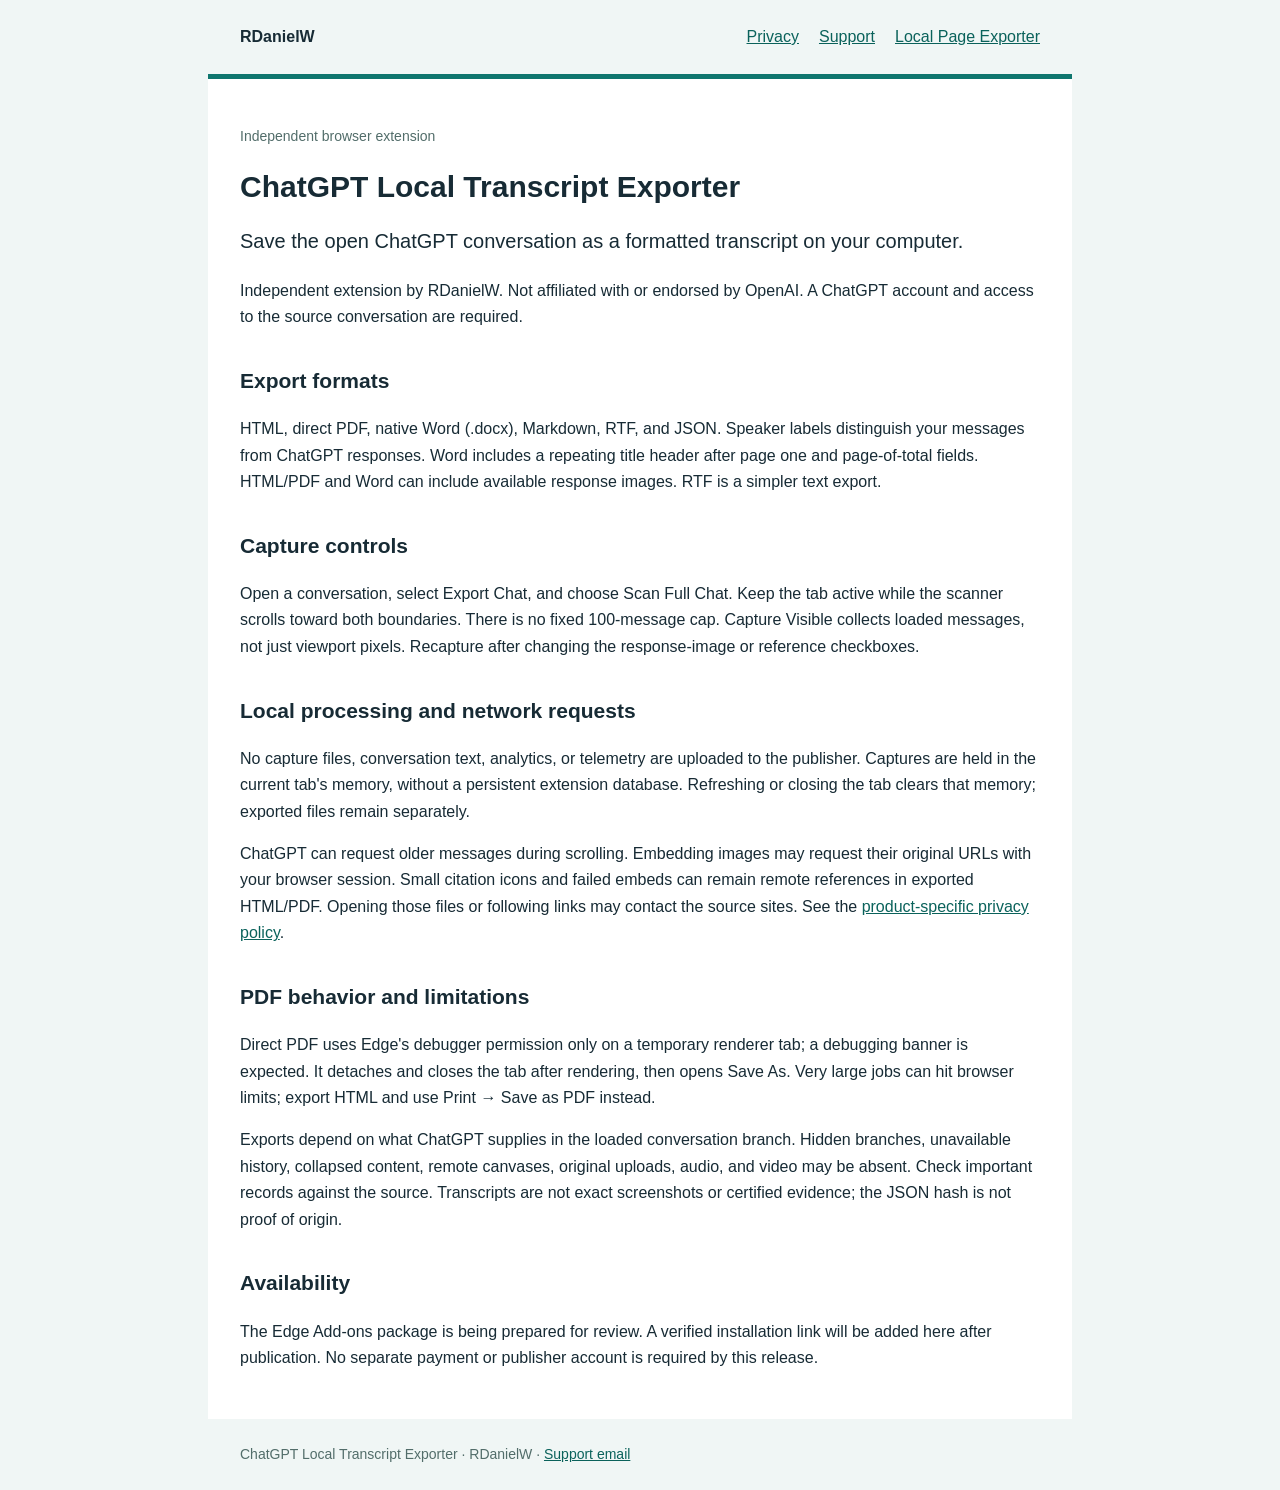
==== transcript/index.html @ 77976bf7 "Add transcript exporter index.html for Edge review" ====
<!doctype html><html lang="en"><head><meta charset="utf-8"><meta name="viewport" content="width=device-width,initial-scale=1"><title>ChatGPT Local Transcript Exporter</title><link rel="stylesheet" href="site.css"></head><body><header><strong>RDanielW</strong><nav aria-label="Site"><a href="privacy.html">Privacy</a><a href="support.html">Support</a><a href="../">Local Page Exporter</a></nav></header><main>
<p class="eyebrow">Independent browser extension</p><h1>ChatGPT Local Transcript Exporter</h1><p class="lead">Save the open ChatGPT conversation as a formatted transcript on your computer.</p><p>Independent extension by RDanielW. Not affiliated with or endorsed by OpenAI. A ChatGPT account and access to the source conversation are required.</p>
<h2>Export formats</h2><p>HTML, direct PDF, native Word (.docx), Markdown, RTF, and JSON. Speaker labels distinguish your messages from ChatGPT responses. Word includes a repeating title header after page one and page-of-total fields. HTML/PDF and Word can include available response images. RTF is a simpler text export.</p>
<h2>Capture controls</h2><p>Open a conversation, select Export Chat, and choose Scan Full Chat. Keep the tab active while the scanner scrolls toward both boundaries. There is no fixed 100-message cap. Capture Visible collects loaded messages, not just viewport pixels. Recapture after changing the response-image or reference checkboxes.</p>
<h2>Local processing and network requests</h2><p>No capture files, conversation text, analytics, or telemetry are uploaded to the publisher. Captures are held in the current tab's memory, without a persistent extension database. Refreshing or closing the tab clears that memory; exported files remain separately.</p><p>ChatGPT can request older messages during scrolling. Embedding images may request their original URLs with your browser session. Small citation icons and failed embeds can remain remote references in exported HTML/PDF. Opening those files or following links may contact the source sites. See the <a href="privacy.html">product-specific privacy policy</a>.</p>
<h2>PDF behavior and limitations</h2><p>Direct PDF uses Edge's debugger permission only on a temporary renderer tab; a debugging banner is expected. It detaches and closes the tab after rendering, then opens Save As. Very large jobs can hit browser limits; export HTML and use Print → Save as PDF instead.</p><p>Exports depend on what ChatGPT supplies in the loaded conversation branch. Hidden branches, unavailable history, collapsed content, remote canvases, original uploads, audio, and video may be absent. Check important records against the source. Transcripts are not exact screenshots or certified evidence; the JSON hash is not proof of origin.</p>
<h2>Availability</h2><p>The Edge Add-ons package is being prepared for review. A verified installation link will be added here after publication. No separate payment or publisher account is required by this release.</p>
</main><footer>ChatGPT Local Transcript Exporter · RDanielW · <a href="mailto:rdanielwapps2026@outlook.com">Support email</a></footer></body></html>
---- transcript/site.css ----
:root{font-family:Arial,Helvetica,sans-serif;color:#172b35;background:#f0f6f5;line-height:1.65}body{margin:0}header,main,footer{max-width:800px;margin:auto;padding:24px}header{display:flex;align-items:center;justify-content:space-between;flex-wrap:wrap;gap:16px}nav{display:flex;flex-wrap:wrap;gap:20px}main{background:#fff;padding:32px;border-top:5px solid #0f766e}h1{font-size:30px;line-height:1.2}h2{font-size:21px;margin-top:1.6em}.eyebrow,footer{color:#526d6a;font-size:14px}.lead{font-size:20px}a{color:#0a625b}a:focus-visible{outline:3px solid #0f766e;outline-offset:3px}li{margin-bottom:10px}@media(max-width:600px){main{padding:22px}h1{font-size:26px}}
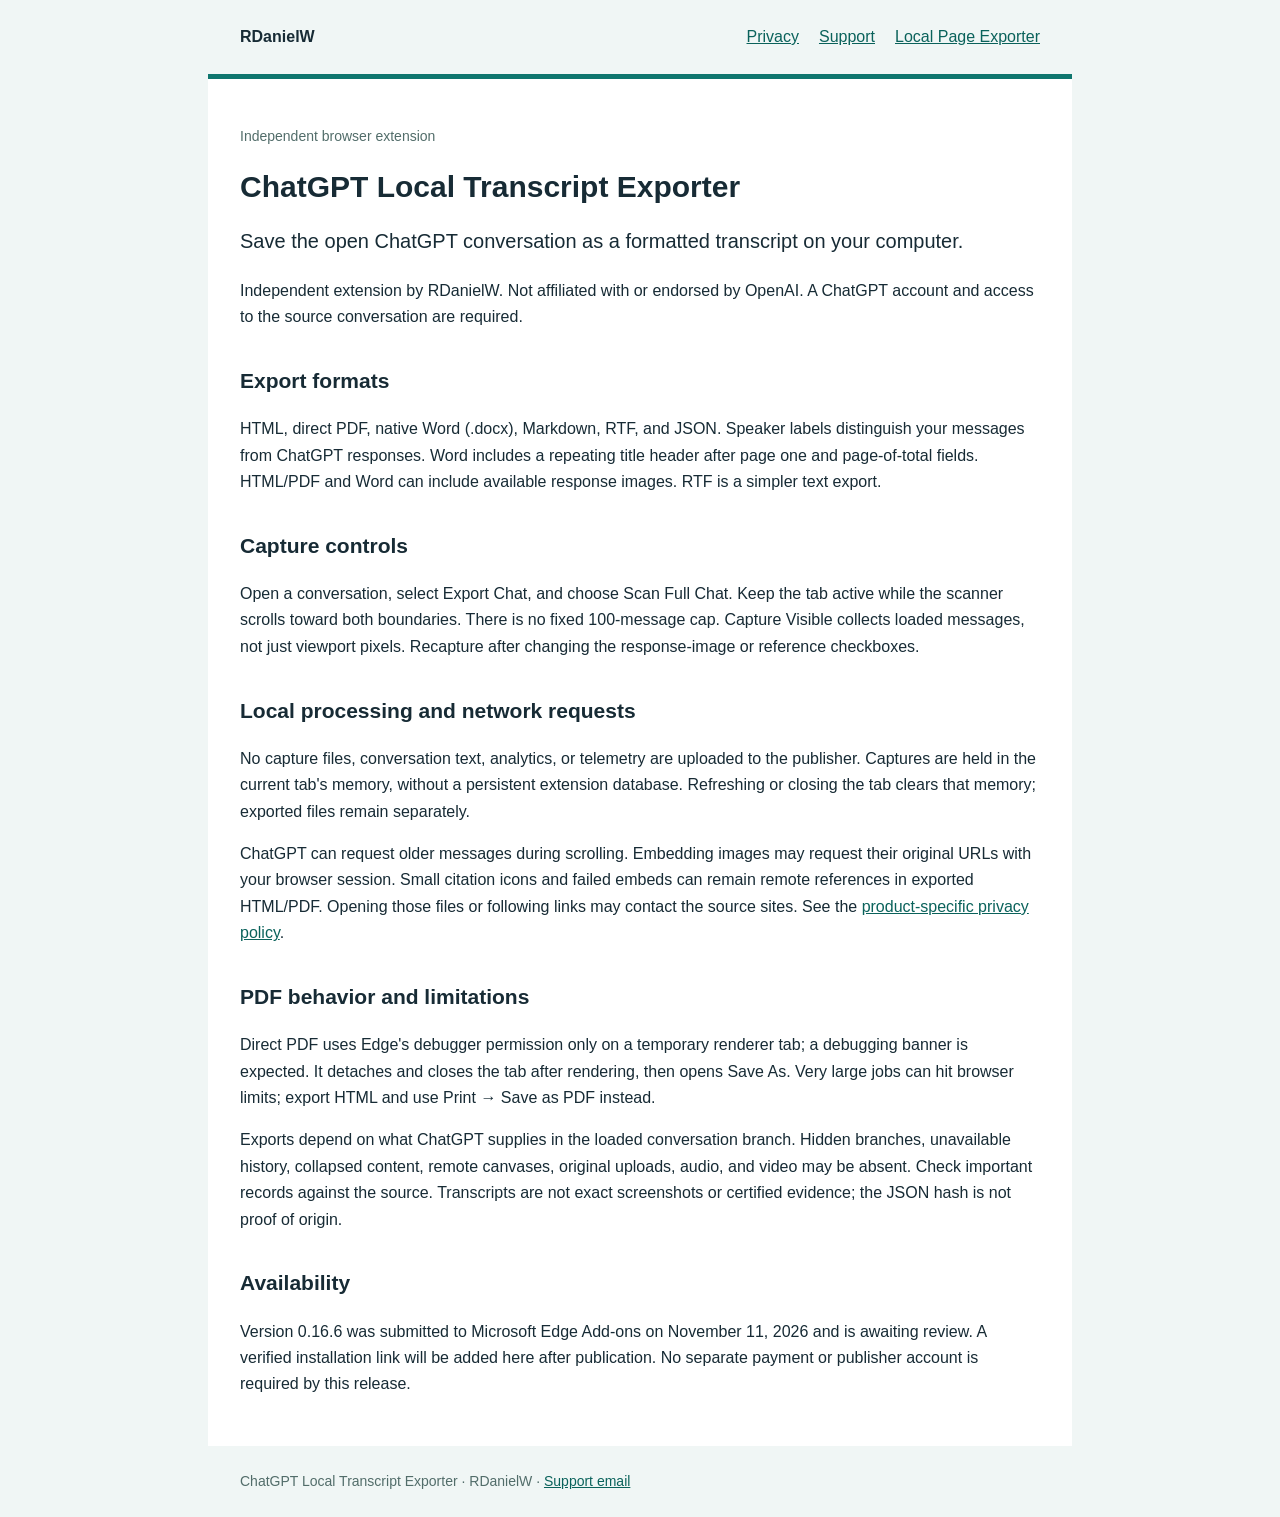
==== commit e873a353: "Record transcript exporter submission for Edge review" ====
--- a/transcript/index.html
+++ b/transcript/index.html
@@ -4,5 +4,5 @@
 <h2>Capture controls</h2><p>Open a conversation, select Export Chat, and choose Scan Full Chat. Keep the tab active while the scanner scrolls toward both boundaries. There is no fixed 100-message cap. Capture Visible collects loaded messages, not just viewport pixels. Recapture after changing the response-image or reference checkboxes.</p>
 <h2>Local processing and network requests</h2><p>No capture files, conversation text, analytics, or telemetry are uploaded to the publisher. Captures are held in the current tab's memory, without a persistent extension database. Refreshing or closing the tab clears that memory; exported files remain separately.</p><p>ChatGPT can request older messages during scrolling. Embedding images may request their original URLs with your browser session. Small citation icons and failed embeds can remain remote references in exported HTML/PDF. Opening those files or following links may contact the source sites. See the <a href="privacy.html">product-specific privacy policy</a>.</p>
 <h2>PDF behavior and limitations</h2><p>Direct PDF uses Edge's debugger permission only on a temporary renderer tab; a debugging banner is expected. It detaches and closes the tab after rendering, then opens Save As. Very large jobs can hit browser limits; export HTML and use Print → Save as PDF instead.</p><p>Exports depend on what ChatGPT supplies in the loaded conversation branch. Hidden branches, unavailable history, collapsed content, remote canvases, original uploads, audio, and video may be absent. Check important records against the source. Transcripts are not exact screenshots or certified evidence; the JSON hash is not proof of origin.</p>
-<h2>Availability</h2><p>The Edge Add-ons package is being prepared for review. A verified installation link will be added here after publication. No separate payment or publisher account is required by this release.</p>
+<h2>Availability</h2><p>Version 0.16.6 was submitted to Microsoft Edge Add-ons on November 11, 2026 and is awaiting review. A verified installation link will be added here after publication. No separate payment or publisher account is required by this release.</p>
 </main><footer>ChatGPT Local Transcript Exporter · RDanielW · <a href="mailto:rdanielwapps2026@outlook.com">Support email</a></footer></body></html>
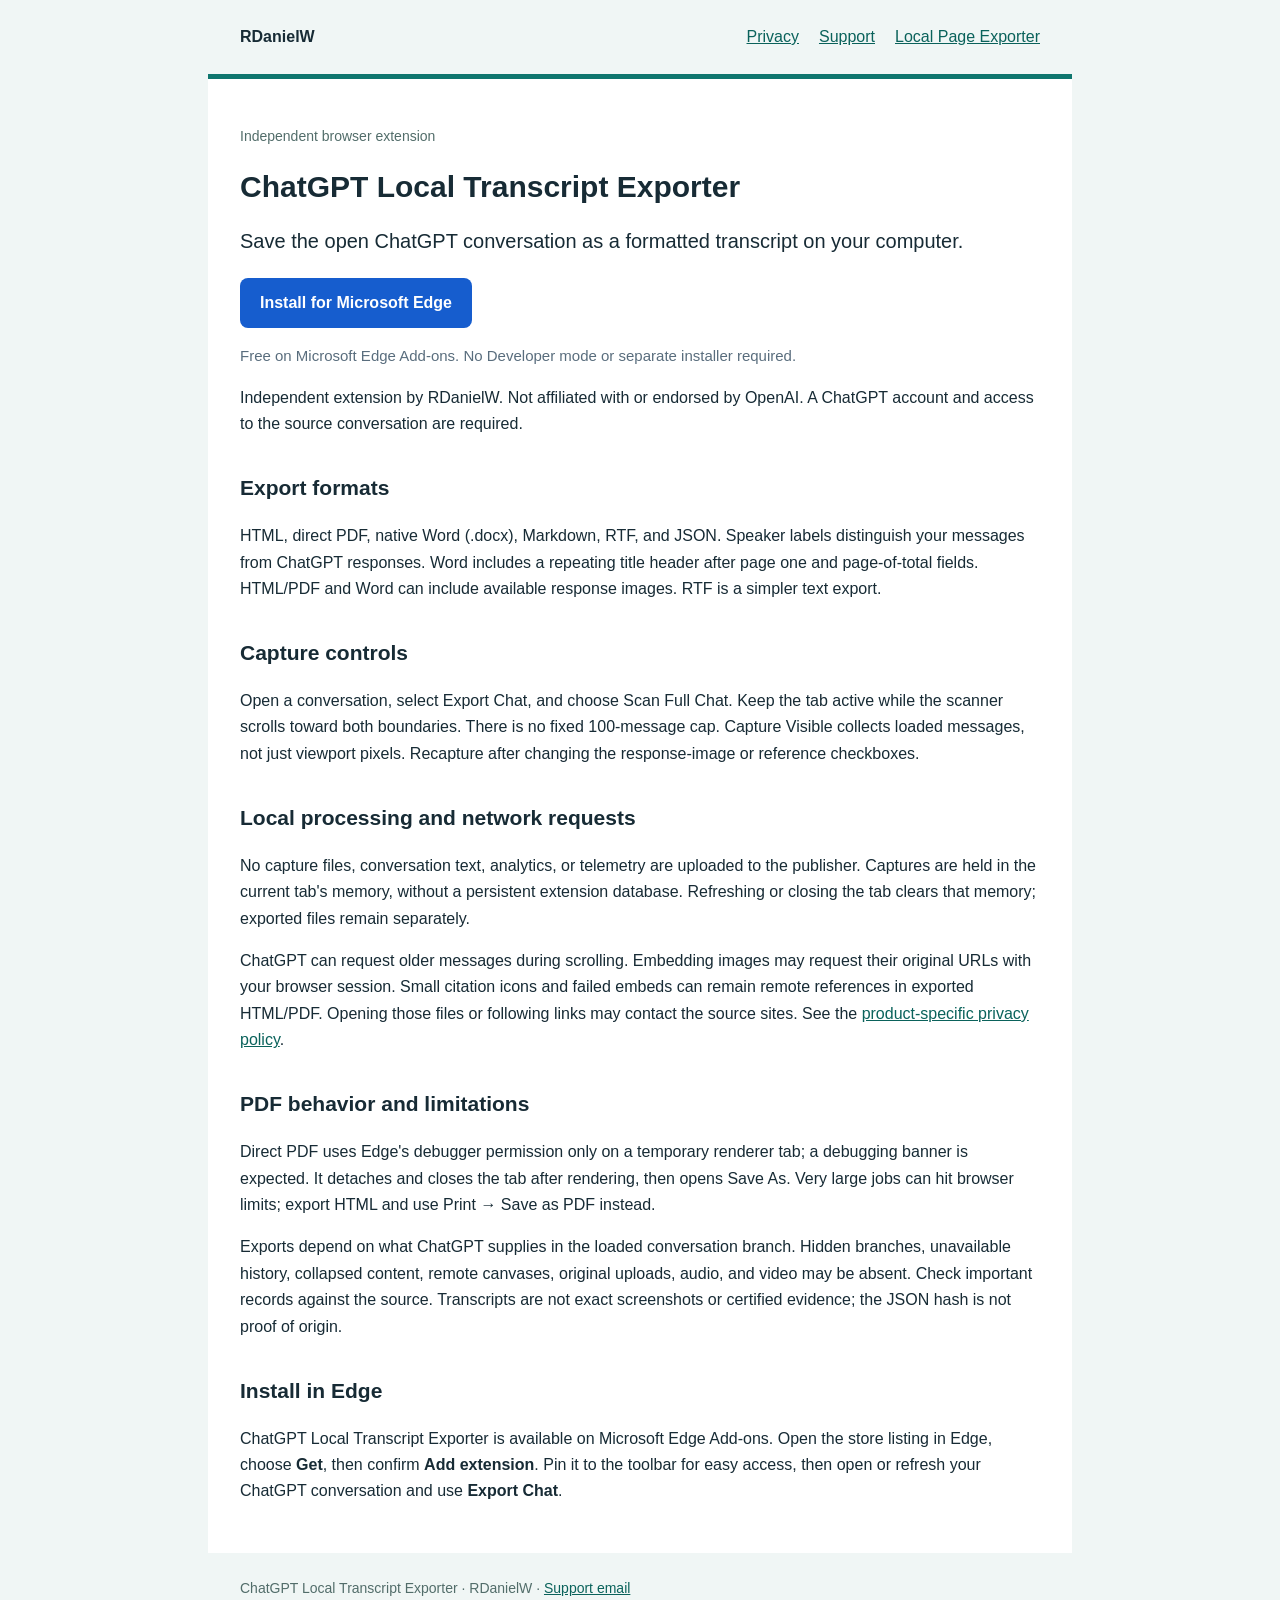
==== commit af407c55: "Add live Edge install button for ChatGPT transcript exporter" ====
--- a/transcript/index.html
+++ b/transcript/index.html
@@ -1,8 +1,10 @@
-<!doctype html><html lang="en"><head><meta charset="utf-8"><meta name="viewport" content="width=device-width,initial-scale=1"><title>ChatGPT Local Transcript Exporter</title><link rel="stylesheet" href="site.css"></head><body><header><strong>RDanielW</strong><nav aria-label="Site"><a href="privacy.html">Privacy</a><a href="support.html">Support</a><a href="../">Local Page Exporter</a></nav></header><main>
-<p class="eyebrow">Independent browser extension</p><h1>ChatGPT Local Transcript Exporter</h1><p class="lead">Save the open ChatGPT conversation as a formatted transcript on your computer.</p><p>Independent extension by RDanielW. Not affiliated with or endorsed by OpenAI. A ChatGPT account and access to the source conversation are required.</p>
+<!doctype html><html lang="en"><head><meta charset="utf-8"><meta name="viewport" content="width=device-width,initial-scale=1"><title>ChatGPT Local Transcript Exporter</title><link rel="stylesheet" href="site.css"><style>.install-button { display: inline-block; box-sizing: border-box; max-width: 100%; padding: 12px 20px; border-radius: 8px; background: #165dce; color: #fff; font-weight: bold; text-decoration: none; text-align: center; } .install-button:hover { background: #104cae; } .install-note { color: #596d7d; font-size: 15px; }</style></head><body><header><strong>RDanielW</strong><nav aria-label="Site"><a href="privacy.html">Privacy</a><a href="support.html">Support</a><a href="../">Local Page Exporter</a></nav></header><main>
+<p class="eyebrow">Independent browser extension</p><h1>ChatGPT Local Transcript Exporter</h1><p class="lead">Save the open ChatGPT conversation as a formatted transcript on your computer.</p>
+<p><a class="install-button" href="https://microsoftedge.microsoft.com/addons/detail/gdkncplcdcickpbioljcglhfflmaolal" aria-label="Install ChatGPT Local Transcript Exporter for Microsoft Edge">Install for Microsoft Edge</a></p><p class="install-note">Free on Microsoft Edge Add-ons. No Developer mode or separate installer required.</p>
+<p>Independent extension by RDanielW. Not affiliated with or endorsed by OpenAI. A ChatGPT account and access to the source conversation are required.</p>
 <h2>Export formats</h2><p>HTML, direct PDF, native Word (.docx), Markdown, RTF, and JSON. Speaker labels distinguish your messages from ChatGPT responses. Word includes a repeating title header after page one and page-of-total fields. HTML/PDF and Word can include available response images. RTF is a simpler text export.</p>
 <h2>Capture controls</h2><p>Open a conversation, select Export Chat, and choose Scan Full Chat. Keep the tab active while the scanner scrolls toward both boundaries. There is no fixed 100-message cap. Capture Visible collects loaded messages, not just viewport pixels. Recapture after changing the response-image or reference checkboxes.</p>
 <h2>Local processing and network requests</h2><p>No capture files, conversation text, analytics, or telemetry are uploaded to the publisher. Captures are held in the current tab's memory, without a persistent extension database. Refreshing or closing the tab clears that memory; exported files remain separately.</p><p>ChatGPT can request older messages during scrolling. Embedding images may request their original URLs with your browser session. Small citation icons and failed embeds can remain remote references in exported HTML/PDF. Opening those files or following links may contact the source sites. See the <a href="privacy.html">product-specific privacy policy</a>.</p>
 <h2>PDF behavior and limitations</h2><p>Direct PDF uses Edge's debugger permission only on a temporary renderer tab; a debugging banner is expected. It detaches and closes the tab after rendering, then opens Save As. Very large jobs can hit browser limits; export HTML and use Print → Save as PDF instead.</p><p>Exports depend on what ChatGPT supplies in the loaded conversation branch. Hidden branches, unavailable history, collapsed content, remote canvases, original uploads, audio, and video may be absent. Check important records against the source. Transcripts are not exact screenshots or certified evidence; the JSON hash is not proof of origin.</p>
-<h2>Availability</h2><p>Version 0.16.6 was submitted to Microsoft Edge Add-ons on November 11, 2026 and is awaiting review. A verified installation link will be added here after publication. No separate payment or publisher account is required by this release.</p>
+<h2>Install in Edge</h2><p>ChatGPT Local Transcript Exporter is available on Microsoft Edge Add-ons. Open the store listing in Edge, choose <strong>Get</strong>, then confirm <strong>Add extension</strong>. Pin it to the toolbar for easy access, then open or refresh your ChatGPT conversation and use <strong>Export Chat</strong>.</p>
 </main><footer>ChatGPT Local Transcript Exporter · RDanielW · <a href="mailto:rdanielwapps2026@outlook.com">Support email</a></footer></body></html>
